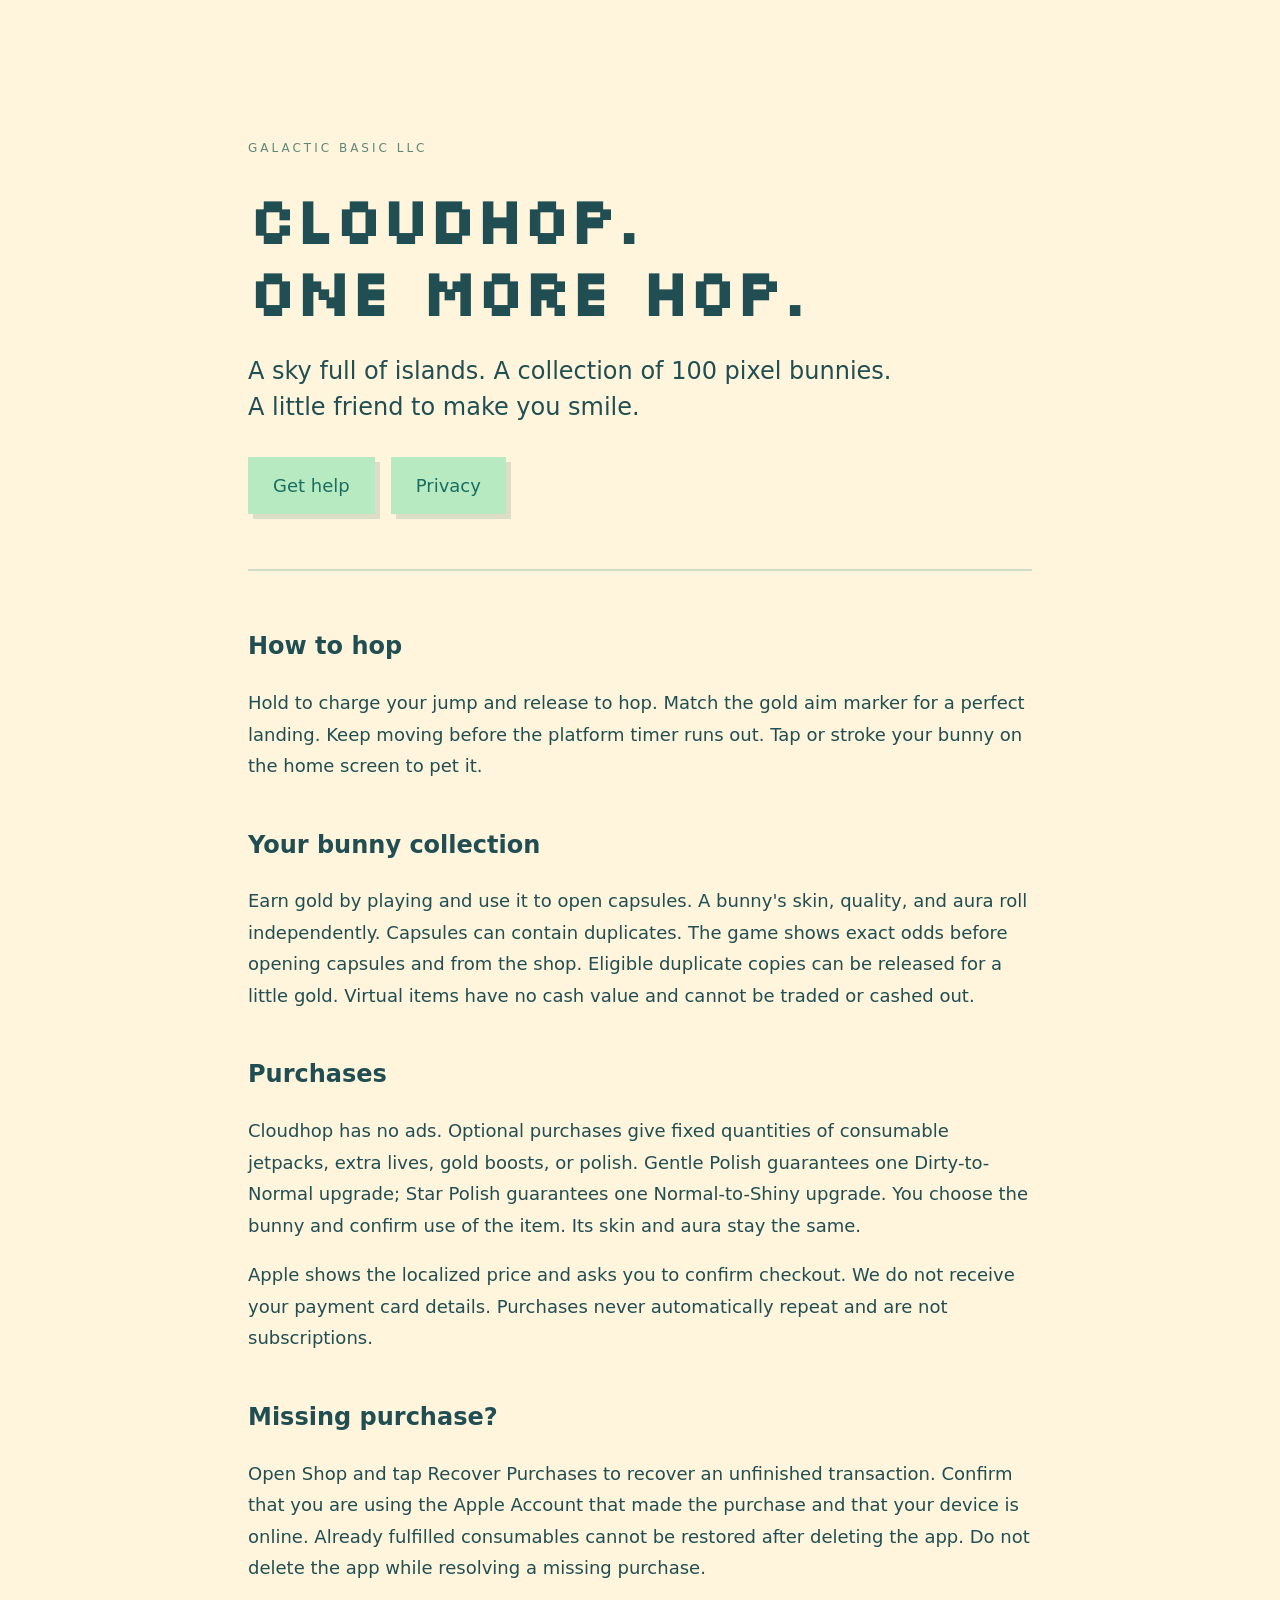
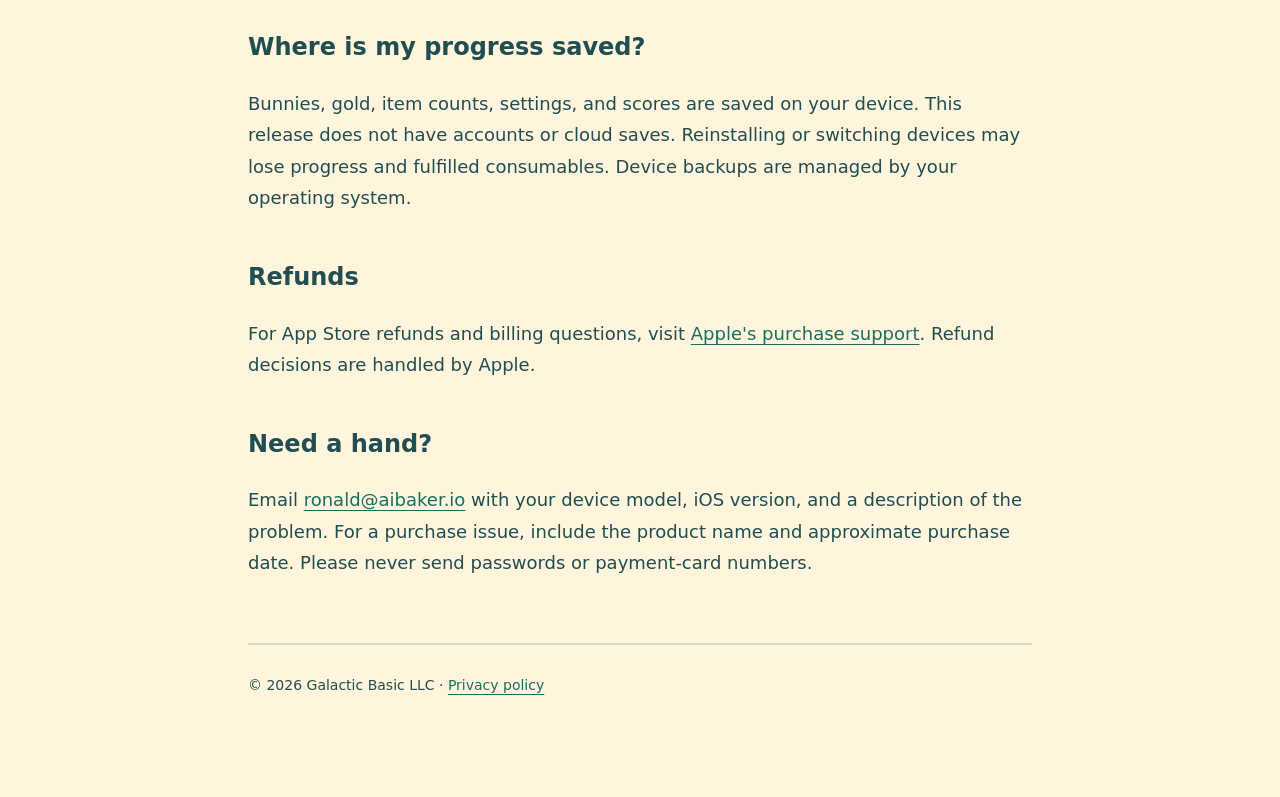
==== cloudhop/index.html @ 6f7992c2 "Add Cloudhop support and privacy pages" ====
<!doctype html><html lang="en"><head><meta charset="utf-8"><meta name="viewport" content="width=device-width,initial-scale=1"><title>Cloudhop: Bunny Adventure · Support</title><link rel="stylesheet" href="style.css"></head><body><main><p class="eyebrow">GALACTIC BASIC LLC</p><h1>Cloudhop.<br>One more hop.</h1><p class="lead">A sky full of islands. A collection of 100 pixel bunnies. A little friend to make you smile.</p><nav><a href="#support">Get help</a><a href="privacy.html">Privacy</a></nav><section><h2>How to hop</h2><p>Hold to charge your jump and release to hop. Match the gold aim marker for a perfect landing. Keep moving before the platform timer runs out. Tap or stroke your bunny on the home screen to pet it.</p><h2>Your bunny collection</h2><p>Earn gold by playing and use it to open capsules. A bunny's skin, quality, and aura roll independently. Capsules can contain duplicates. The game shows exact odds before opening capsules and from the shop. Eligible duplicate copies can be released for a little gold. Virtual items have no cash value and cannot be traded or cashed out.</p><h2>Purchases</h2><p>Cloudhop has no ads. Optional purchases give fixed quantities of consumable jetpacks, extra lives, gold boosts, or polish. Gentle Polish guarantees one Dirty-to-Normal upgrade; Star Polish guarantees one Normal-to-Shiny upgrade. You choose the bunny and confirm use of the item. Its skin and aura stay the same.</p><p>Apple shows the localized price and asks you to confirm checkout. We do not receive your payment card details. Purchases never automatically repeat and are not subscriptions.</p><h2>Missing purchase?</h2><p>Open Shop and tap Recover Purchases to recover an unfinished transaction. Confirm that you are using the Apple Account that made the purchase and that your device is online. Already fulfilled consumables cannot be restored after deleting the app. Do not delete the app while resolving a missing purchase.</p><h2>Where is my progress saved?</h2><p>Bunnies, gold, item counts, settings, and scores are saved on your device. This release does not have accounts or cloud saves. Reinstalling or switching devices may lose progress and fulfilled consumables. Device backups are managed by your operating system.</p><h2>Refunds</h2><p>For App Store refunds and billing questions, visit <a href="https://reportaproblem.apple.com/">Apple's purchase support</a>. Refund decisions are handled by Apple.</p><h2 id="support">Need a hand?</h2><p>Email <a href="mailto:ronald@aibaker.io?subject=Cloudhop%20support">ronald@aibaker.io</a> with your device model, iOS version, and a description of the problem. For a purchase issue, include the product name and approximate purchase date. Please never send passwords or payment-card numbers.</p></section><footer>© 2026 Galactic Basic LLC · <a href="privacy.html">Privacy policy</a></footer></main></body></html>
---- cloudhop/style.css ----
@font-face{font-family:Silkscreen;src:url('Silkscreen.ttf');font-display:swap}
*{box-sizing:border-box}body{margin:0;background:#fff4dc;color:#204e52;font:18px/1.75 system-ui,sans-serif}main{max-width:840px;margin:8vh auto;padding:28px}.eyebrow{font-size:12px;letter-spacing:3px;color:#608879;margin-top:38px}h1{font-family:Silkscreen,monospace;font-size:clamp(35px,6vw,63px);line-height:1.14;margin:25px 0}.lead{font-size:24px;line-height:1.5;max-width:660px}a{color:#196e62;text-underline-offset:4px}nav{display:flex;gap:16px;margin:32px 0 55px}nav a{background:#b7eac0;text-decoration:none;padding:13px 25px;box-shadow:5px 5px #21535625}h2{font-size:24px;margin-top:42px}section{border-top:2px solid #cfddc6;padding-top:12px}footer{margin-top:64px;border-top:2px solid #cfddc6;padding-top:28px;font-size:14px}
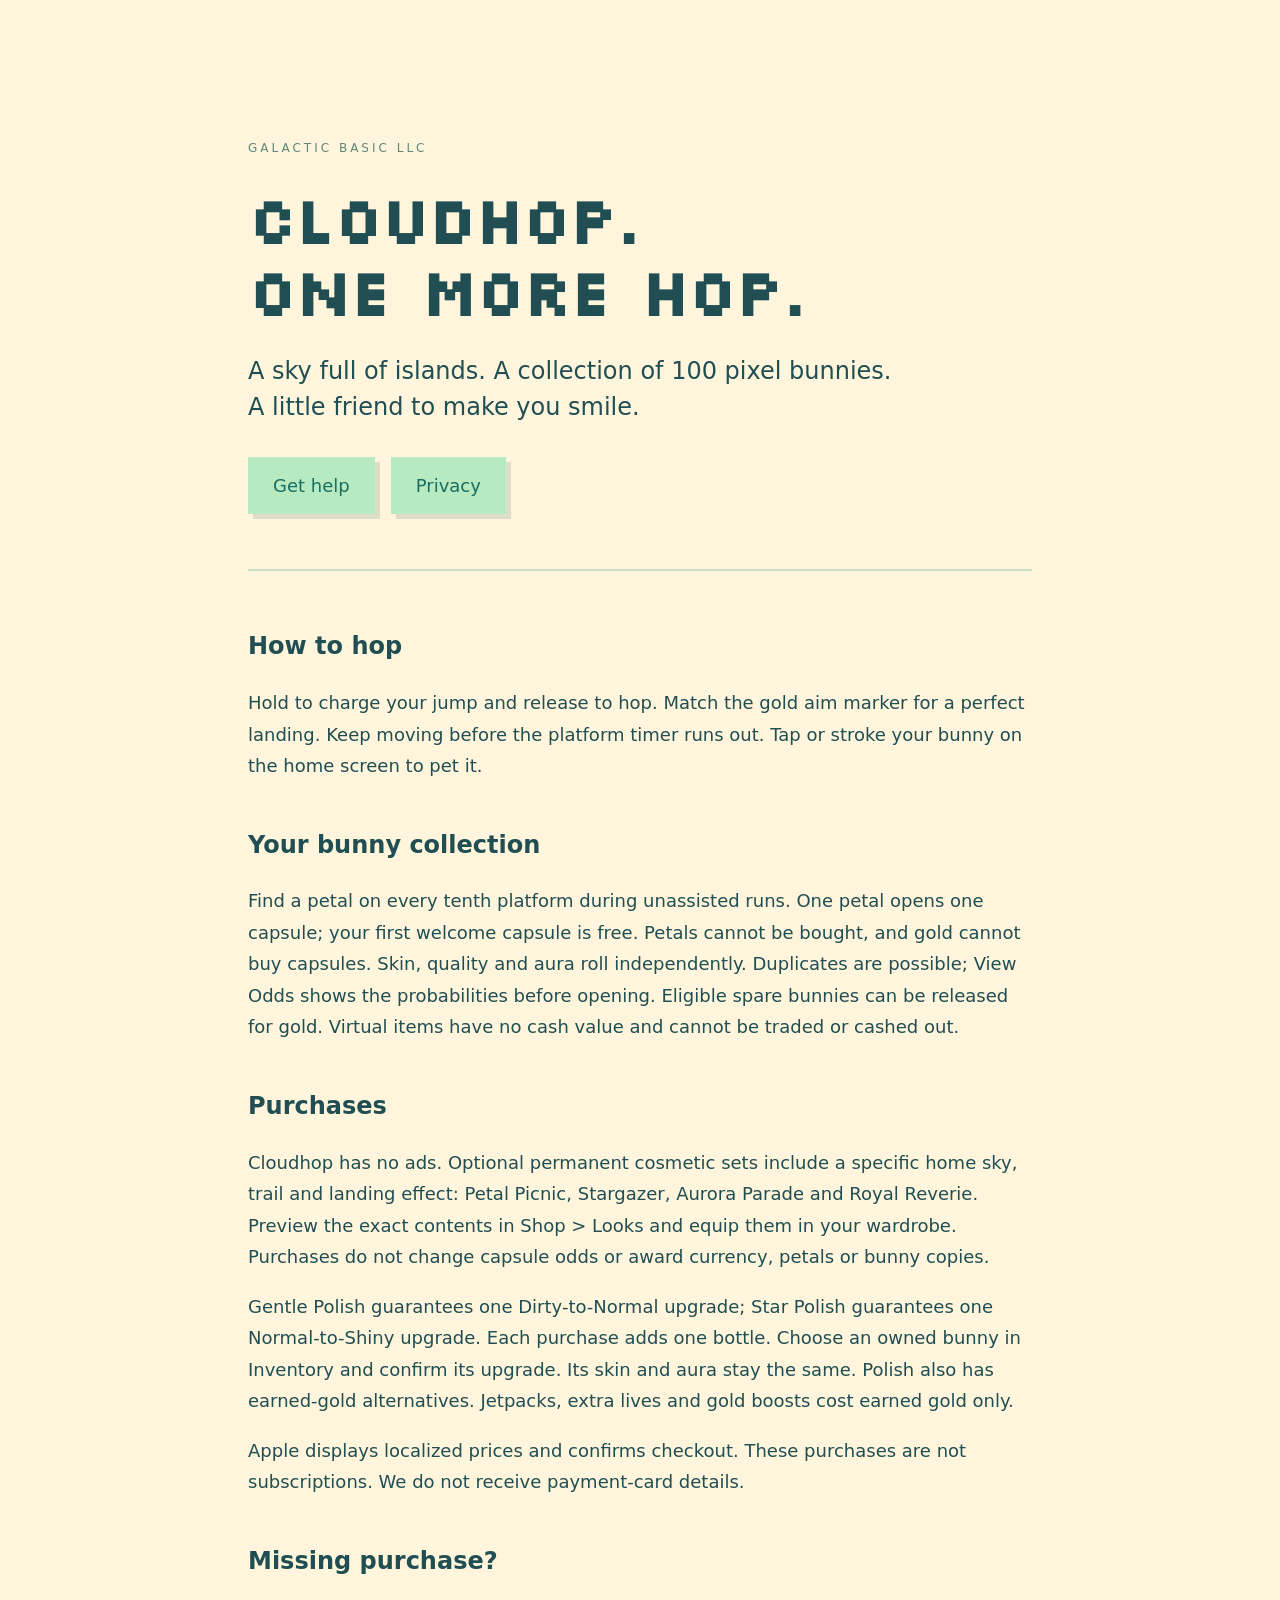
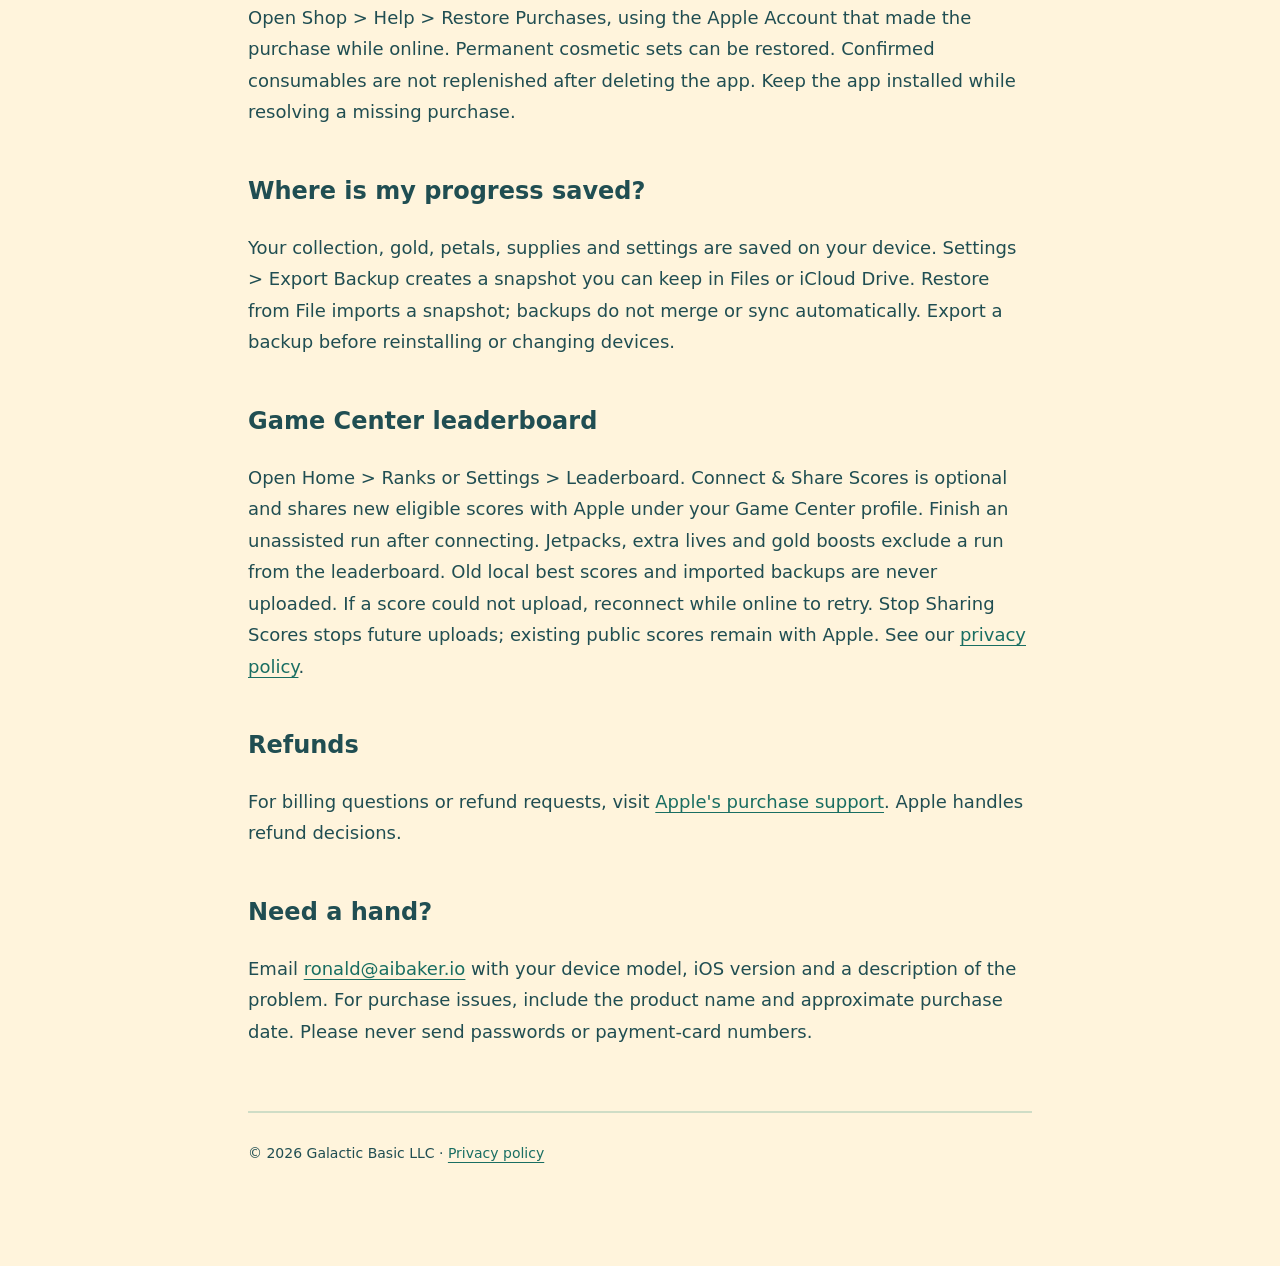
==== commit 8ae9decc: "Update Cloudhop support for earned petals, permanent cosmetics and Game Center" ====
--- a/cloudhop/index.html
+++ b/cloudhop/index.html
@@ -1 +1,12 @@
-<!doctype html><html lang="en"><head><meta charset="utf-8"><meta name="viewport" content="width=device-width,initial-scale=1"><title>Cloudhop: Bunny Adventure · Support</title><link rel="stylesheet" href="style.css"></head><body><main><p class="eyebrow">GALACTIC BASIC LLC</p><h1>Cloudhop.<br>One more hop.</h1><p class="lead">A sky full of islands. A collection of 100 pixel bunnies. A little friend to make you smile.</p><nav><a href="#support">Get help</a><a href="privacy.html">Privacy</a></nav><section><h2>How to hop</h2><p>Hold to charge your jump and release to hop. Match the gold aim marker for a perfect landing. Keep moving before the platform timer runs out. Tap or stroke your bunny on the home screen to pet it.</p><h2>Your bunny collection</h2><p>Earn gold by playing and use it to open capsules. A bunny's skin, quality, and aura roll independently. Capsules can contain duplicates. The game shows exact odds before opening capsules and from the shop. Eligible duplicate copies can be released for a little gold. Virtual items have no cash value and cannot be traded or cashed out.</p><h2>Purchases</h2><p>Cloudhop has no ads. Optional purchases give fixed quantities of consumable jetpacks, extra lives, gold boosts, or polish. Gentle Polish guarantees one Dirty-to-Normal upgrade; Star Polish guarantees one Normal-to-Shiny upgrade. You choose the bunny and confirm use of the item. Its skin and aura stay the same.</p><p>Apple shows the localized price and asks you to confirm checkout. We do not receive your payment card details. Purchases never automatically repeat and are not subscriptions.</p><h2>Missing purchase?</h2><p>Open Shop and tap Recover Purchases to recover an unfinished transaction. Confirm that you are using the Apple Account that made the purchase and that your device is online. Already fulfilled consumables cannot be restored after deleting the app. Do not delete the app while resolving a missing purchase.</p><h2>Where is my progress saved?</h2><p>Bunnies, gold, item counts, settings, and scores are saved on your device. This release does not have accounts or cloud saves. Reinstalling or switching devices may lose progress and fulfilled consumables. Device backups are managed by your operating system.</p><h2>Refunds</h2><p>For App Store refunds and billing questions, visit <a href="https://reportaproblem.apple.com/">Apple's purchase support</a>. Refund decisions are handled by Apple.</p><h2 id="support">Need a hand?</h2><p>Email <a href="mailto:ronald@aibaker.io?subject=Cloudhop%20support">ronald@aibaker.io</a> with your device model, iOS version, and a description of the problem. For a purchase issue, include the product name and approximate purchase date. Please never send passwords or payment-card numbers.</p></section><footer>© 2026 Galactic Basic LLC · <a href="privacy.html">Privacy policy</a></footer></main></body></html>
+<!doctype html>
+<html lang="en"><head><meta charset="utf-8"><meta name="viewport" content="width=device-width,initial-scale=1"><title>Cloudhop: Bunny Adventure · Support</title><link rel="stylesheet" href="style.css"></head>
+<body><main><p class="eyebrow">GALACTIC BASIC LLC</p><h1>Cloudhop.<br>One more hop.</h1><p class="lead">A sky full of islands. A collection of 100 pixel bunnies. A little friend to make you smile.</p><nav><a href="#support">Get help</a><a href="privacy.html">Privacy</a></nav>
+<section><h2>How to hop</h2><p>Hold to charge your jump and release to hop. Match the gold aim marker for a perfect landing. Keep moving before the platform timer runs out. Tap or stroke your bunny on the home screen to pet it.</p>
+<h2>Your bunny collection</h2><p>Find a petal on every tenth platform during unassisted runs. One petal opens one capsule; your first welcome capsule is free. Petals cannot be bought, and gold cannot buy capsules. Skin, quality and aura roll independently. Duplicates are possible; View Odds shows the probabilities before opening. Eligible spare bunnies can be released for gold. Virtual items have no cash value and cannot be traded or cashed out.</p>
+<h2>Purchases</h2><p>Cloudhop has no ads. Optional permanent cosmetic sets include a specific home sky, trail and landing effect: Petal Picnic, Stargazer, Aurora Parade and Royal Reverie. Preview the exact contents in Shop &gt; Looks and equip them in your wardrobe. Purchases do not change capsule odds or award currency, petals or bunny copies.</p><p>Gentle Polish guarantees one Dirty-to-Normal upgrade; Star Polish guarantees one Normal-to-Shiny upgrade. Each purchase adds one bottle. Choose an owned bunny in Inventory and confirm its upgrade. Its skin and aura stay the same. Polish also has earned-gold alternatives. Jetpacks, extra lives and gold boosts cost earned gold only.</p><p>Apple displays localized prices and confirms checkout. These purchases are not subscriptions. We do not receive payment-card details.</p>
+<h2>Missing purchase?</h2><p>Open Shop &gt; Help &gt; Restore Purchases, using the Apple Account that made the purchase while online. Permanent cosmetic sets can be restored. Confirmed consumables are not replenished after deleting the app. Keep the app installed while resolving a missing purchase.</p>
+<h2>Where is my progress saved?</h2><p>Your collection, gold, petals, supplies and settings are saved on your device. Settings &gt; Export Backup creates a snapshot you can keep in Files or iCloud Drive. Restore from File imports a snapshot; backups do not merge or sync automatically. Export a backup before reinstalling or changing devices.</p>
+<h2>Game Center leaderboard</h2><p>Open Home &gt; Ranks or Settings &gt; Leaderboard. Connect &amp; Share Scores is optional and shares new eligible scores with Apple under your Game Center profile. Finish an unassisted run after connecting. Jetpacks, extra lives and gold boosts exclude a run from the leaderboard. Old local best scores and imported backups are never uploaded. If a score could not upload, reconnect while online to retry. Stop Sharing Scores stops future uploads; existing public scores remain with Apple. See our <a href="privacy.html">privacy policy</a>.</p>
+<h2>Refunds</h2><p>For billing questions or refund requests, visit <a href="https://reportaproblem.apple.com/">Apple's purchase support</a>. Apple handles refund decisions.</p>
+<h2 id="support">Need a hand?</h2><p>Email <a href="mailto:ronald@aibaker.io?subject=Cloudhop%20support">ronald@aibaker.io</a> with your device model, iOS version and a description of the problem. For purchase issues, include the product name and approximate purchase date. Please never send passwords or payment-card numbers.</p></section>
+<footer>© 2026 Galactic Basic LLC · <a href="privacy.html">Privacy policy</a></footer></main></body></html>
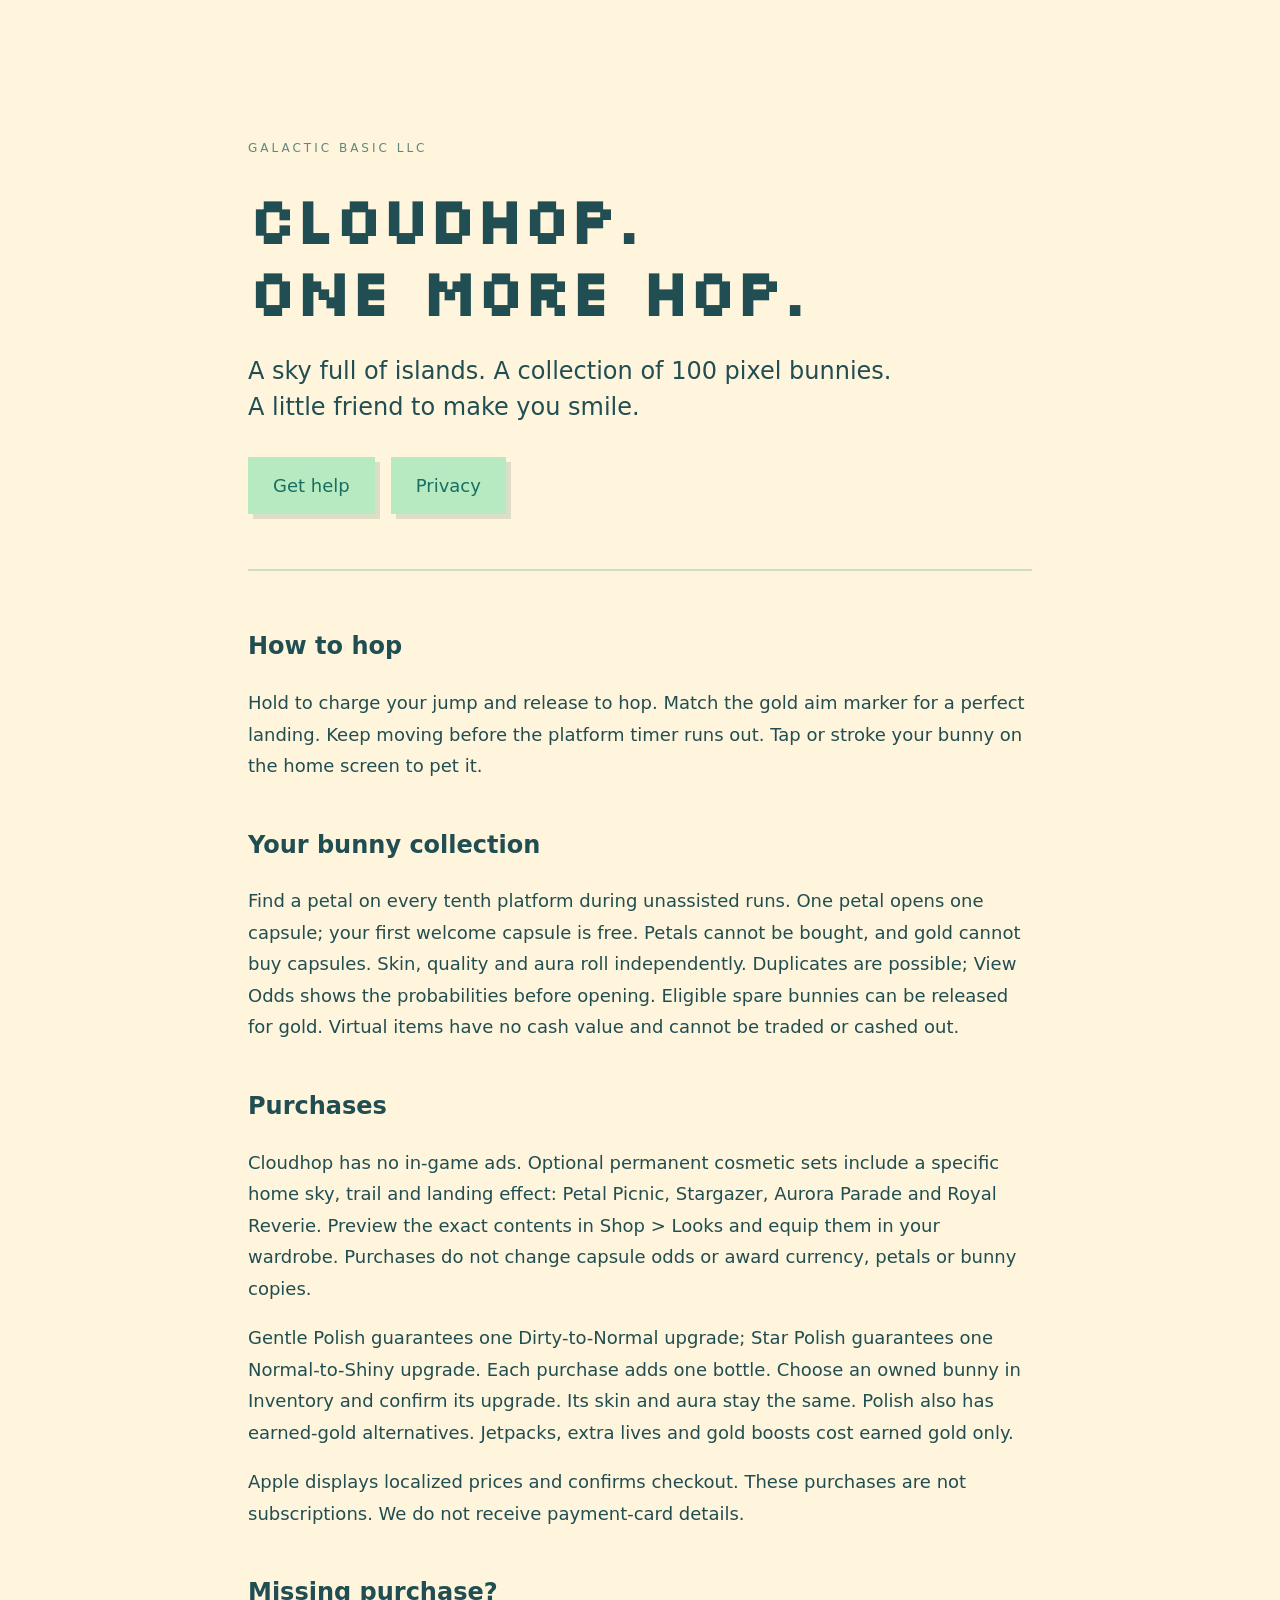
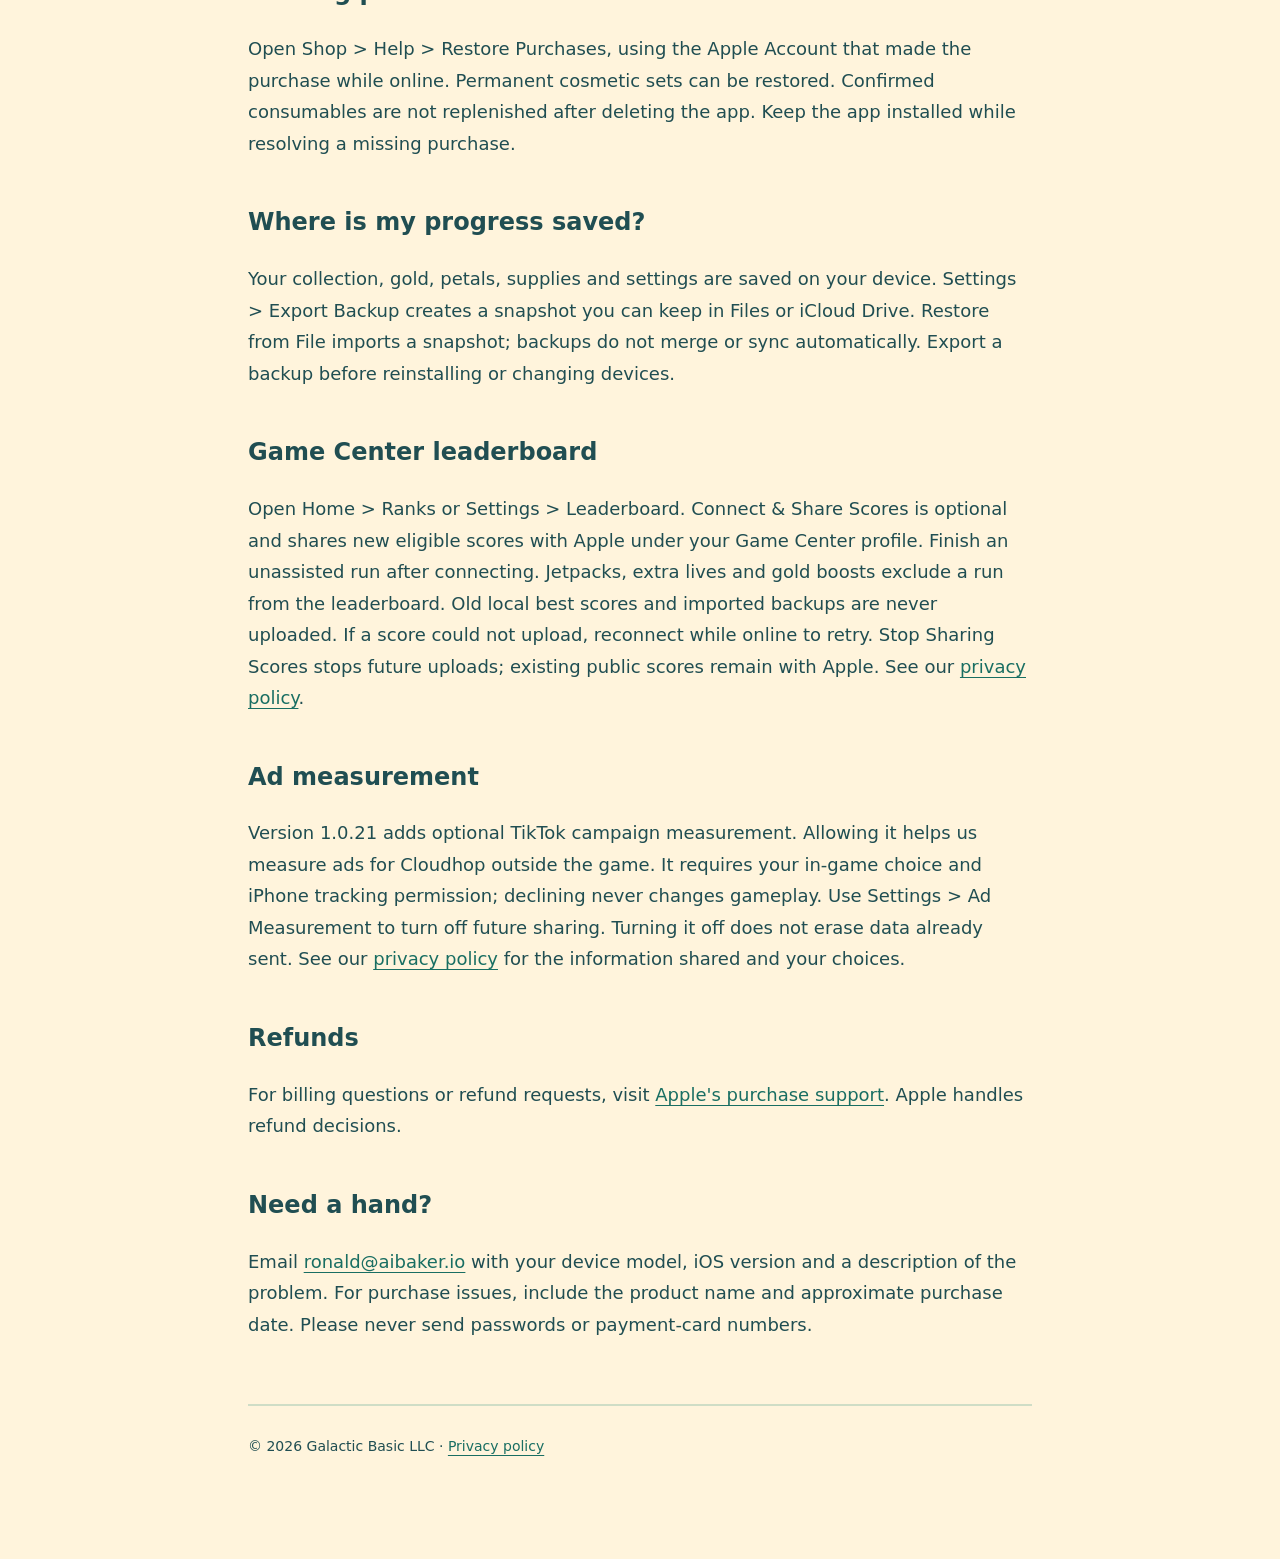
==== commit b082d6ae: "Publish Cloudhop 1.0.21 optional TikTok measurement policy" ====
--- a/cloudhop/index.html
+++ b/cloudhop/index.html
@@ -3,10 +3,11 @@
 <body><main><p class="eyebrow">GALACTIC BASIC LLC</p><h1>Cloudhop.<br>One more hop.</h1><p class="lead">A sky full of islands. A collection of 100 pixel bunnies. A little friend to make you smile.</p><nav><a href="#support">Get help</a><a href="privacy.html">Privacy</a></nav>
 <section><h2>How to hop</h2><p>Hold to charge your jump and release to hop. Match the gold aim marker for a perfect landing. Keep moving before the platform timer runs out. Tap or stroke your bunny on the home screen to pet it.</p>
 <h2>Your bunny collection</h2><p>Find a petal on every tenth platform during unassisted runs. One petal opens one capsule; your first welcome capsule is free. Petals cannot be bought, and gold cannot buy capsules. Skin, quality and aura roll independently. Duplicates are possible; View Odds shows the probabilities before opening. Eligible spare bunnies can be released for gold. Virtual items have no cash value and cannot be traded or cashed out.</p>
-<h2>Purchases</h2><p>Cloudhop has no ads. Optional permanent cosmetic sets include a specific home sky, trail and landing effect: Petal Picnic, Stargazer, Aurora Parade and Royal Reverie. Preview the exact contents in Shop &gt; Looks and equip them in your wardrobe. Purchases do not change capsule odds or award currency, petals or bunny copies.</p><p>Gentle Polish guarantees one Dirty-to-Normal upgrade; Star Polish guarantees one Normal-to-Shiny upgrade. Each purchase adds one bottle. Choose an owned bunny in Inventory and confirm its upgrade. Its skin and aura stay the same. Polish also has earned-gold alternatives. Jetpacks, extra lives and gold boosts cost earned gold only.</p><p>Apple displays localized prices and confirms checkout. These purchases are not subscriptions. We do not receive payment-card details.</p>
+<h2>Purchases</h2><p>Cloudhop has no in-game ads. Optional permanent cosmetic sets include a specific home sky, trail and landing effect: Petal Picnic, Stargazer, Aurora Parade and Royal Reverie. Preview the exact contents in Shop &gt; Looks and equip them in your wardrobe. Purchases do not change capsule odds or award currency, petals or bunny copies.</p><p>Gentle Polish guarantees one Dirty-to-Normal upgrade; Star Polish guarantees one Normal-to-Shiny upgrade. Each purchase adds one bottle. Choose an owned bunny in Inventory and confirm its upgrade. Its skin and aura stay the same. Polish also has earned-gold alternatives. Jetpacks, extra lives and gold boosts cost earned gold only.</p><p>Apple displays localized prices and confirms checkout. These purchases are not subscriptions. We do not receive payment-card details.</p>
 <h2>Missing purchase?</h2><p>Open Shop &gt; Help &gt; Restore Purchases, using the Apple Account that made the purchase while online. Permanent cosmetic sets can be restored. Confirmed consumables are not replenished after deleting the app. Keep the app installed while resolving a missing purchase.</p>
 <h2>Where is my progress saved?</h2><p>Your collection, gold, petals, supplies and settings are saved on your device. Settings &gt; Export Backup creates a snapshot you can keep in Files or iCloud Drive. Restore from File imports a snapshot; backups do not merge or sync automatically. Export a backup before reinstalling or changing devices.</p>
 <h2>Game Center leaderboard</h2><p>Open Home &gt; Ranks or Settings &gt; Leaderboard. Connect &amp; Share Scores is optional and shares new eligible scores with Apple under your Game Center profile. Finish an unassisted run after connecting. Jetpacks, extra lives and gold boosts exclude a run from the leaderboard. Old local best scores and imported backups are never uploaded. If a score could not upload, reconnect while online to retry. Stop Sharing Scores stops future uploads; existing public scores remain with Apple. See our <a href="privacy.html">privacy policy</a>.</p>
+<h2>Ad measurement</h2><p>Version 1.0.21 adds optional TikTok campaign measurement. Allowing it helps us measure ads for Cloudhop outside the game. It requires your in-game choice and iPhone tracking permission; declining never changes gameplay. Use Settings &gt; Ad Measurement to turn off future sharing. Turning it off does not erase data already sent. See our <a href="privacy.html">privacy policy</a> for the information shared and your choices.</p>
 <h2>Refunds</h2><p>For billing questions or refund requests, visit <a href="https://reportaproblem.apple.com/">Apple's purchase support</a>. Apple handles refund decisions.</p>
 <h2 id="support">Need a hand?</h2><p>Email <a href="mailto:ronald@aibaker.io?subject=Cloudhop%20support">ronald@aibaker.io</a> with your device model, iOS version and a description of the problem. For purchase issues, include the product name and approximate purchase date. Please never send passwords or payment-card numbers.</p></section>
 <footer>© 2026 Galactic Basic LLC · <a href="privacy.html">Privacy policy</a></footer></main></body></html>
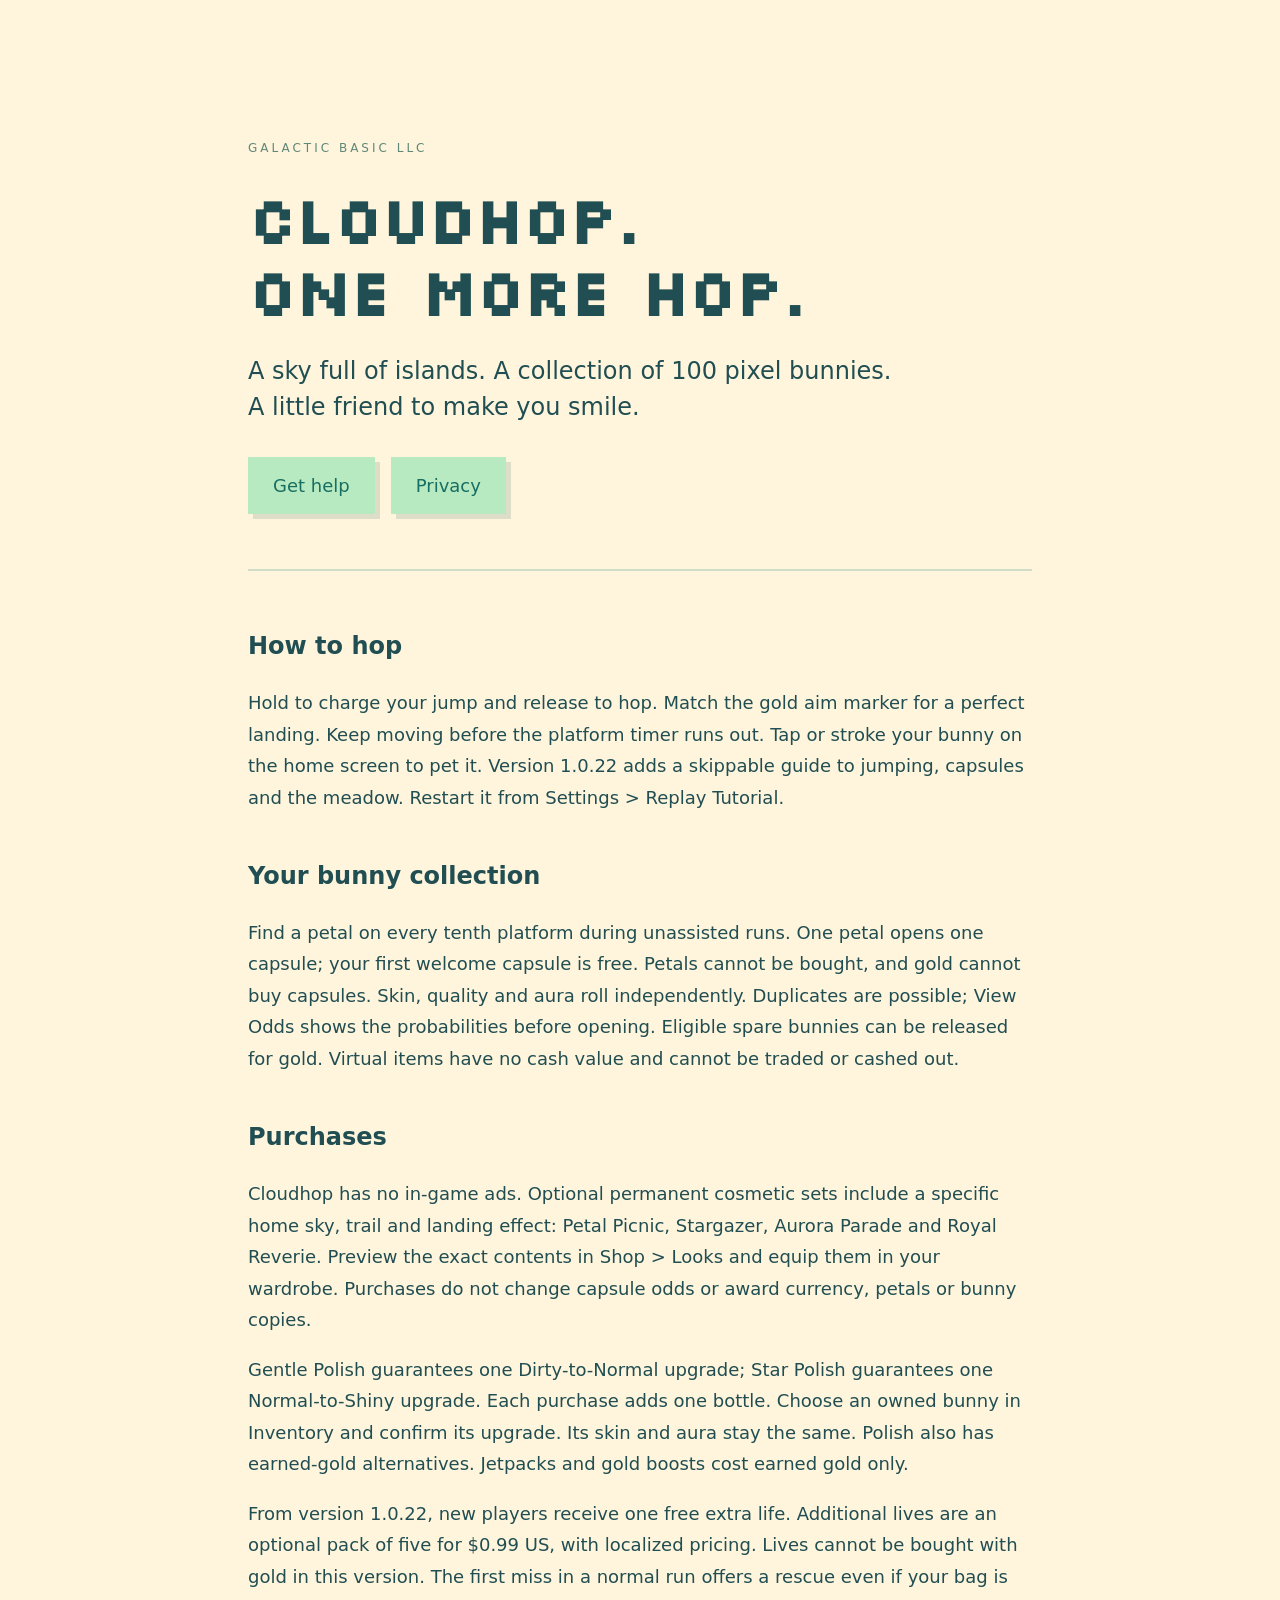
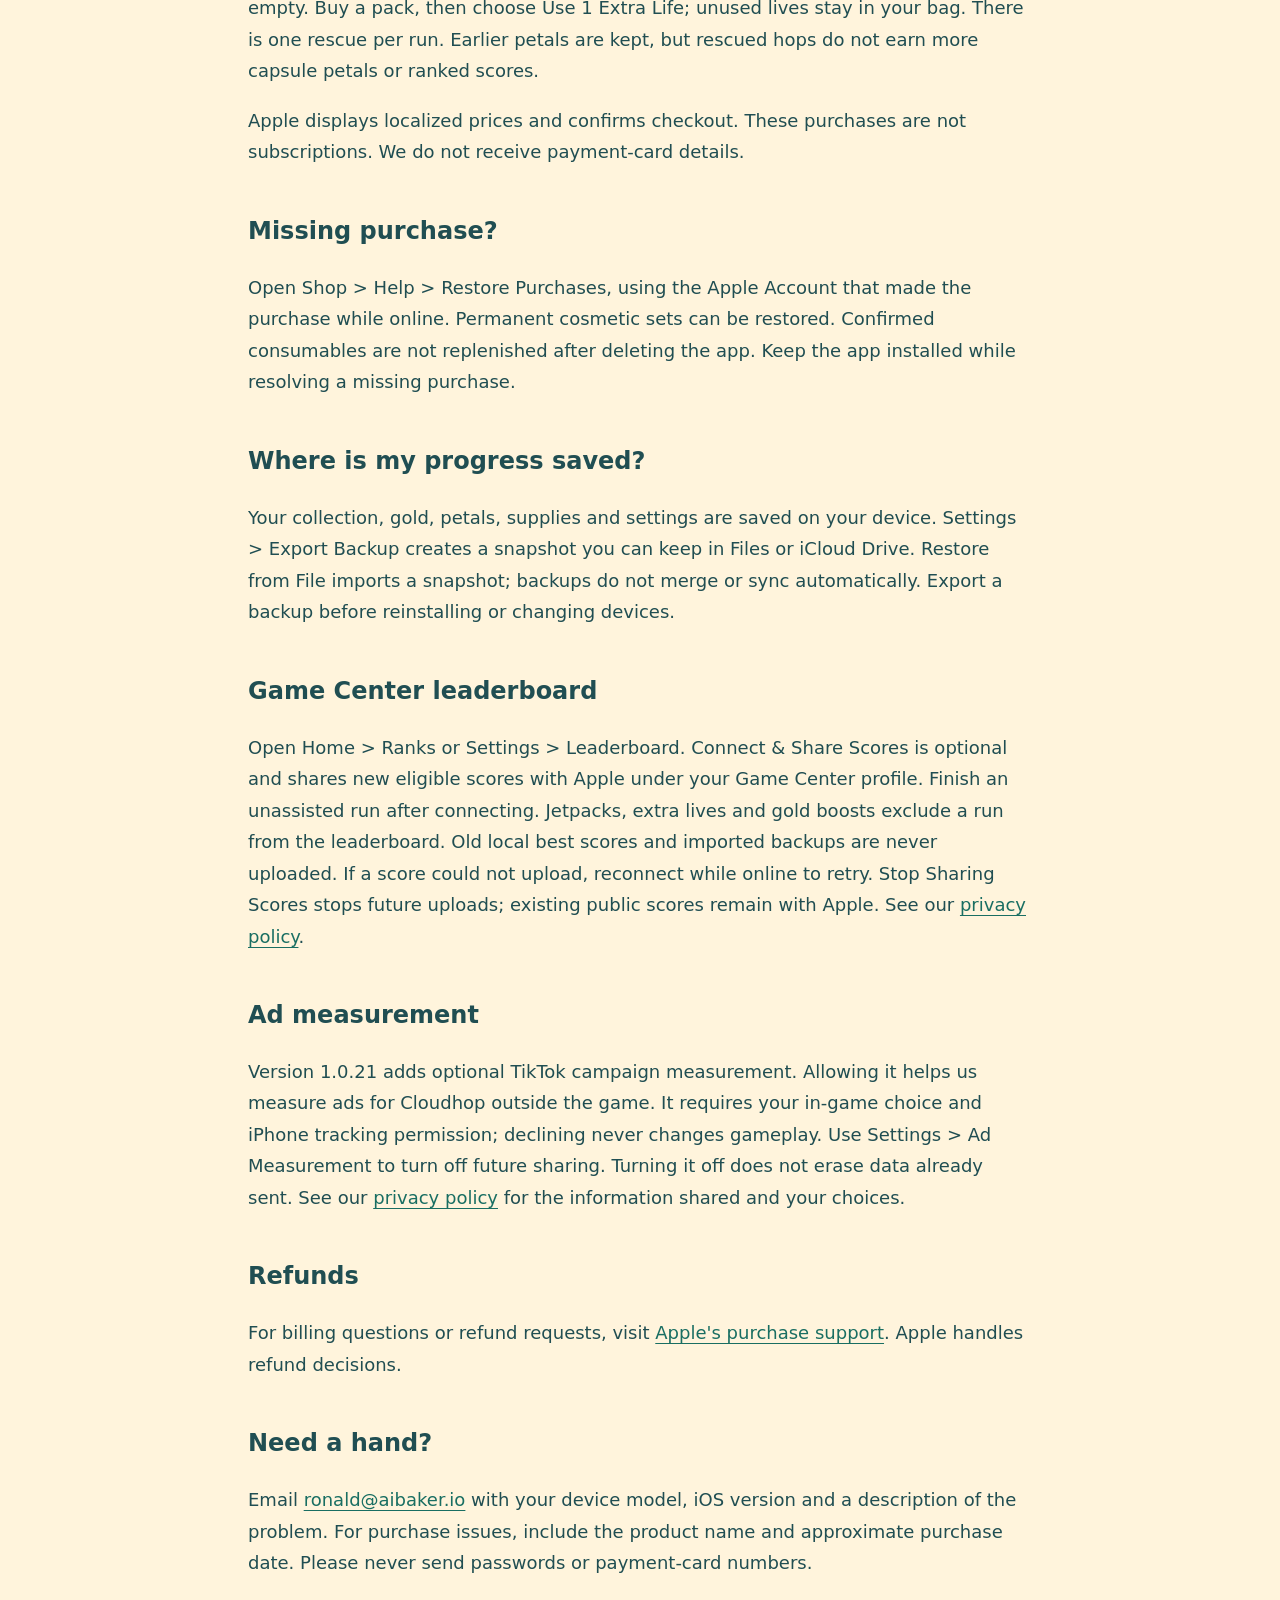
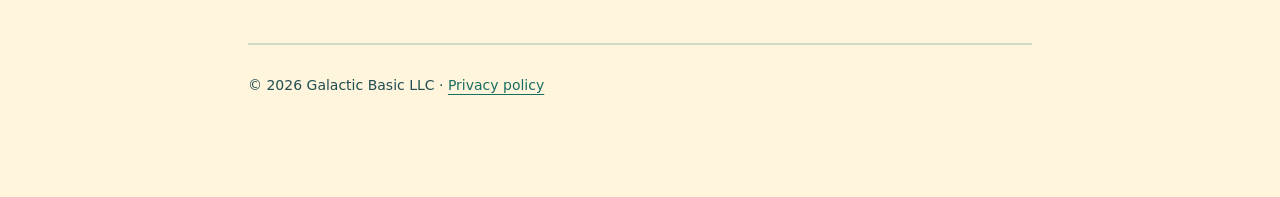
==== commit ee1bdc86: "Document Cloudhop 1.0.22 tutorial and five-life packs" ====
--- a/cloudhop/index.html
+++ b/cloudhop/index.html
@@ -1,9 +1,9 @@
 <!doctype html>
 <html lang="en"><head><meta charset="utf-8"><meta name="viewport" content="width=device-width,initial-scale=1"><title>Cloudhop: Bunny Adventure · Support</title><link rel="stylesheet" href="style.css"></head>
 <body><main><p class="eyebrow">GALACTIC BASIC LLC</p><h1>Cloudhop.<br>One more hop.</h1><p class="lead">A sky full of islands. A collection of 100 pixel bunnies. A little friend to make you smile.</p><nav><a href="#support">Get help</a><a href="privacy.html">Privacy</a></nav>
-<section><h2>How to hop</h2><p>Hold to charge your jump and release to hop. Match the gold aim marker for a perfect landing. Keep moving before the platform timer runs out. Tap or stroke your bunny on the home screen to pet it.</p>
+<section><h2>How to hop</h2><p>Hold to charge your jump and release to hop. Match the gold aim marker for a perfect landing. Keep moving before the platform timer runs out. Tap or stroke your bunny on the home screen to pet it. Version 1.0.22 adds a skippable guide to jumping, capsules and the meadow. Restart it from Settings &gt; Replay Tutorial.</p>
 <h2>Your bunny collection</h2><p>Find a petal on every tenth platform during unassisted runs. One petal opens one capsule; your first welcome capsule is free. Petals cannot be bought, and gold cannot buy capsules. Skin, quality and aura roll independently. Duplicates are possible; View Odds shows the probabilities before opening. Eligible spare bunnies can be released for gold. Virtual items have no cash value and cannot be traded or cashed out.</p>
-<h2>Purchases</h2><p>Cloudhop has no in-game ads. Optional permanent cosmetic sets include a specific home sky, trail and landing effect: Petal Picnic, Stargazer, Aurora Parade and Royal Reverie. Preview the exact contents in Shop &gt; Looks and equip them in your wardrobe. Purchases do not change capsule odds or award currency, petals or bunny copies.</p><p>Gentle Polish guarantees one Dirty-to-Normal upgrade; Star Polish guarantees one Normal-to-Shiny upgrade. Each purchase adds one bottle. Choose an owned bunny in Inventory and confirm its upgrade. Its skin and aura stay the same. Polish also has earned-gold alternatives. Jetpacks, extra lives and gold boosts cost earned gold only.</p><p>Apple displays localized prices and confirms checkout. These purchases are not subscriptions. We do not receive payment-card details.</p>
+<h2>Purchases</h2><p>Cloudhop has no in-game ads. Optional permanent cosmetic sets include a specific home sky, trail and landing effect: Petal Picnic, Stargazer, Aurora Parade and Royal Reverie. Preview the exact contents in Shop &gt; Looks and equip them in your wardrobe. Purchases do not change capsule odds or award currency, petals or bunny copies.</p><p>Gentle Polish guarantees one Dirty-to-Normal upgrade; Star Polish guarantees one Normal-to-Shiny upgrade. Each purchase adds one bottle. Choose an owned bunny in Inventory and confirm its upgrade. Its skin and aura stay the same. Polish also has earned-gold alternatives. Jetpacks and gold boosts cost earned gold only.</p><p>From version 1.0.22, new players receive one free extra life. Additional lives are an optional pack of five for $0.99 US, with localized pricing. Lives cannot be bought with gold in this version. The first miss in a normal run offers a rescue even if your bag is empty. Buy a pack, then choose Use 1 Extra Life; unused lives stay in your bag. There is one rescue per run. Earlier petals are kept, but rescued hops do not earn more capsule petals or ranked scores.</p><p>Apple displays localized prices and confirms checkout. These purchases are not subscriptions. We do not receive payment-card details.</p>
 <h2>Missing purchase?</h2><p>Open Shop &gt; Help &gt; Restore Purchases, using the Apple Account that made the purchase while online. Permanent cosmetic sets can be restored. Confirmed consumables are not replenished after deleting the app. Keep the app installed while resolving a missing purchase.</p>
 <h2>Where is my progress saved?</h2><p>Your collection, gold, petals, supplies and settings are saved on your device. Settings &gt; Export Backup creates a snapshot you can keep in Files or iCloud Drive. Restore from File imports a snapshot; backups do not merge or sync automatically. Export a backup before reinstalling or changing devices.</p>
 <h2>Game Center leaderboard</h2><p>Open Home &gt; Ranks or Settings &gt; Leaderboard. Connect &amp; Share Scores is optional and shares new eligible scores with Apple under your Game Center profile. Finish an unassisted run after connecting. Jetpacks, extra lives and gold boosts exclude a run from the leaderboard. Old local best scores and imported backups are never uploaded. If a score could not upload, reconnect while online to retry. Stop Sharing Scores stops future uploads; existing public scores remain with Apple. See our <a href="privacy.html">privacy policy</a>.</p>
